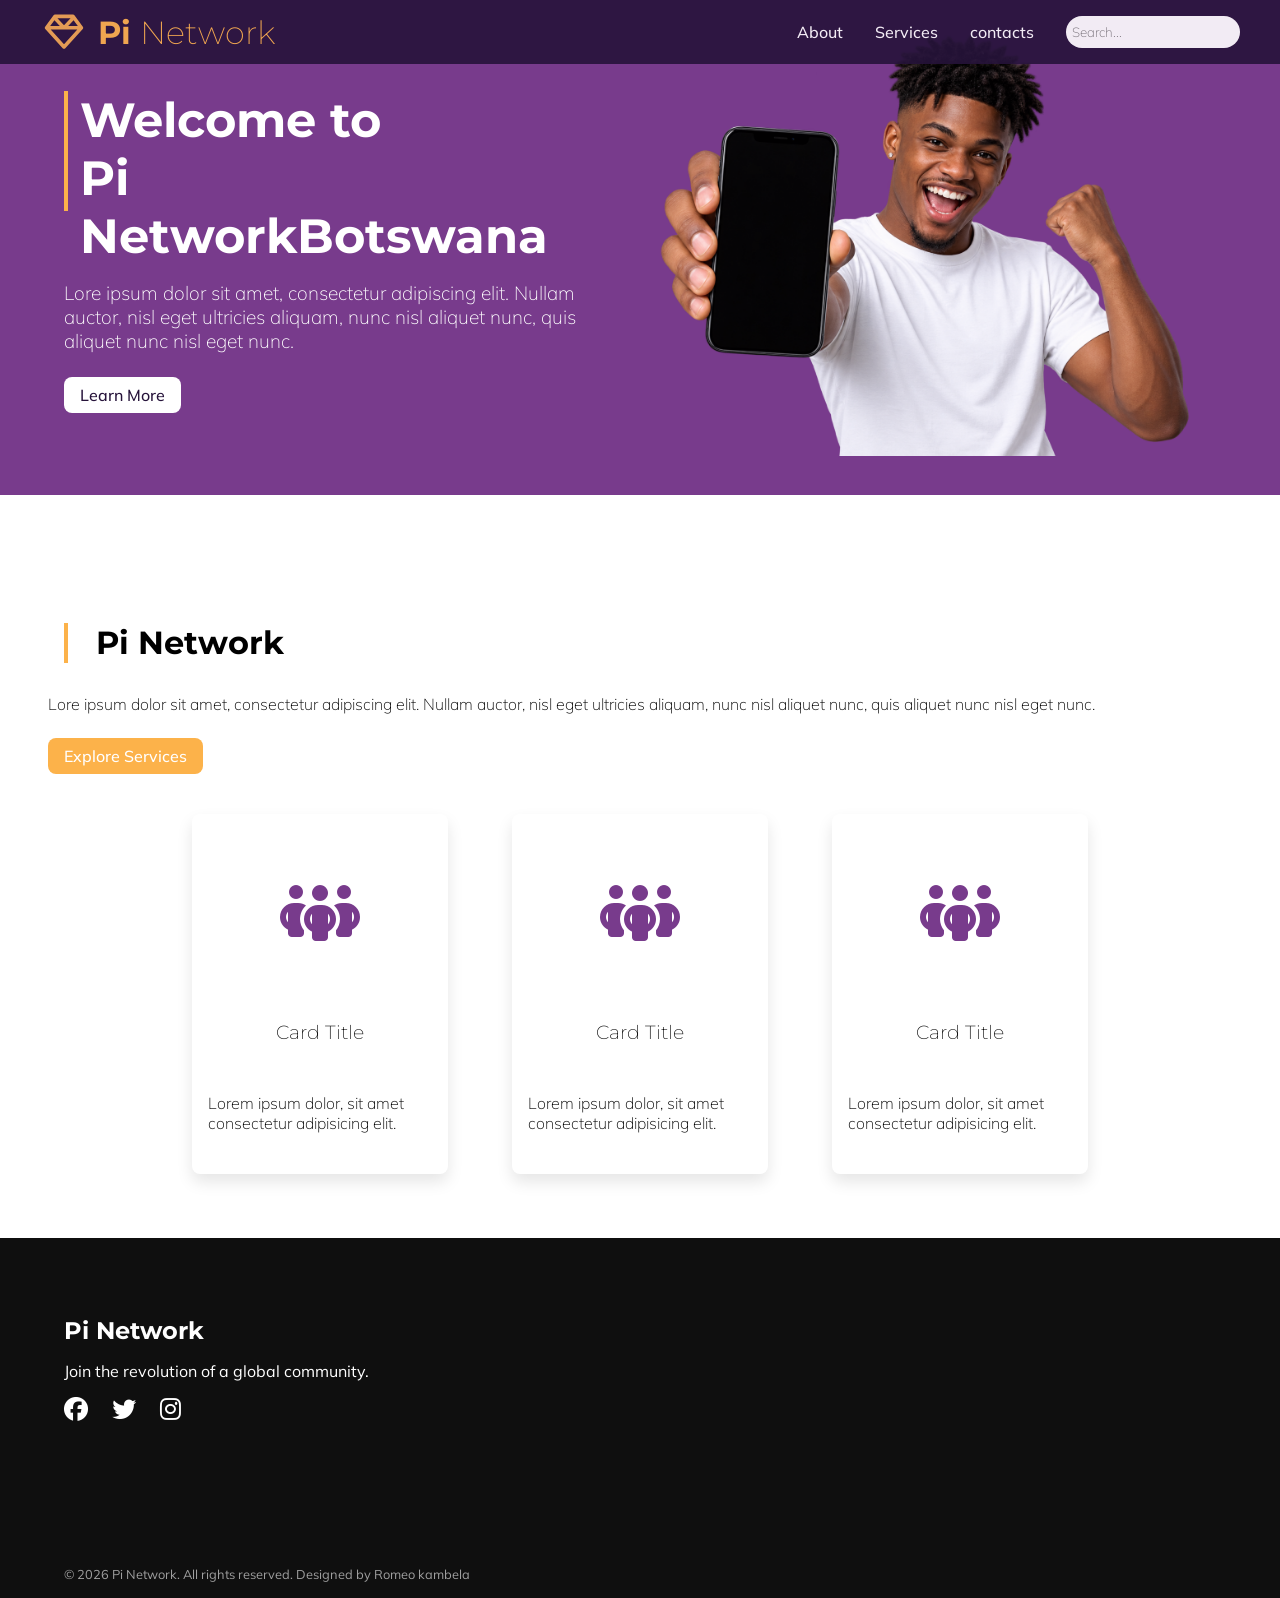
==== index.html @ cb392203 "Add files via upload" ====
<!DOCTYPE html>
<html lang="en">
<head>
    <meta charset="UTF-8">
    <meta name="viewport" content="width=device-width, initial-scale=1.0">
    <title>PI Network | Botswana</title>
    <link rel="stylesheet" href="/Styles/main.css">
    <link rel="icon" type="image/svg+xml" href="resourses/Pi-Network-icon.svg">
    <link rel="stylesheet" href="https://cdnjs.cloudflare.com/ajax/libs/font-awesome/6.4.0/css/all.min.css" integrity="sha512-iecdLmaskl7CVJkEZSMUkrQ6ryJWAlcnNO6OPS/ువ0mHqZaJeBRDQgQQQfpllin9zcWfV1ZohvjIam8z9Z0g==" crossorigin="anonymous" referrerpolicy="no-referrer"/>
</head>
<body>
    <header class="header">
        <a href="index.html">
            <div class="logo-container">
                <img src="resourses/Pi-Network-icon.svg" alt="PI Network icon" class="logo">
                <h1><span class="Bold-text" style="padding-left: 10px; font-weight: 700;">Pi </span>Network</h1>
            </div>
        </a>
        <nav class="nav">
            <ul class="nav-list">
                <li><a href="pages/about.html" class="nav-list-items">About</a></li>
                <li><a href="pages/services.html" class="nav-list-items modal-custom">Services</a></li>
                <li><a href="pages/contacts.html" class="nav-list-items">contacts</a></li>
                <li><input type="search" placeholder="  Search..." class="search-field"></li>
            </ul>

            <!-- <div class="hamburger-menu">
                <div class="bar"></div>
                <div class="bar"></div>
                <div class="bar"></div>
            </div> -->

            <div class="manu-modal">
                <ul>
                    <li><a href="pages/services.html#Philanthropy" class="nav-list-items">Philanthropy</a></li>
                    <li><a href="pages/services.html#Orphanage" class="nav-list-items">Orphanage</a></li>
                    <li><a href="pages/services.html#Education" class="nav-list-items">Education</a></li>
                    <li><a href="pages/services.html#Emergency crises" class="nav-list-items">Emergency crises</a></li>
                </ul>
            </div>
        </nav>
    </header>
    <section class="hero">
        <div class="hero-content">
            <h1 class="hero-header">Welcome to <br><span id="hero-header-span" style="font-weight: 700;">Pi  Network</span></h1>
            <p>Lore ipsum dolor sit amet, consectetur adipiscing elit. Nullam auctor, nisl eget ultricies aliquam, nunc nisl aliquet nunc, quis aliquet nunc nisl eget nunc.</p>
            <a href="#about" class="btn-white">Learn More</a>
        </div>
        <div class="hero-image">
            <img src="resourses/banners/hero.png" alt="Hero Image">
        </div>
    </section>

    <main class="main">
        <section class="about" id="about">
            <div class="about-content">
                <h2 class="stroke-title">Pi Network</h2>
                <p>Lore ipsum dolor sit amet, consectetur adipiscing elit. Nullam auctor, nisl eget ultricies aliquam, nunc nisl
                    aliquet nunc, quis aliquet nunc nisl eget nunc.</p>
                <a href="#Services" class="purple-bg-btn">Explore Services</a>
            </div>
        
            <section class="service-cards">
                <div class="card-container">
                    <div class="card-image">
                        <i class="fas fa-people-group" ></i>
                    </div>
                    <div class="card-content">
                        <h1>Card Title</h1>
                        <p>Lorem ipsum dolor, sit amet consectetur adipisicing elit. </p>
                    </div>
                </div>

                <div class="card-container">
                    <div class="card-image">
                        <i class="fas fa-people-group"></i>
                    </div>
                    <div class="card-content">
                        <h1>Card Title</h1>
                        <p>Lorem ipsum dolor, sit amet consectetur adipisicing elit. </p>
                    </div>
                </div>

                <div class="card-container">
                    <div class="card-image">
                        <i class="fas fa-people-group"></i>
                    </div>
                    <div class="card-content">
                        <h1>Card Title</h1>
                        <p>Lorem ipsum dolor, sit amet consectetur adipisicing elit. </p>
                    </div>
                </div>
            </section>
        </section>

        <!-- Additional sections can be added here --> 

    </main>

    <footer class="footer">
        <div class="footer-content">
            <h2>Pi Network</h2>
            <p>Join the revolution of a global community.</p>
            <div class="footer-social">
                <a href="#"><i class="fab fa-facebook"></i></a>
                <a href="#"><i class="fab fa-twitter"></i></a>
                <a href="#"><i class="fab fa-instagram"></i></a>
            </div>
        </div>
        <!-- <div class="footer-links">
            <a href="#about" class="nav-list-items">About</a>
            <a href="#Services" class="nav-list-items">Services</a>
            <a href="#contacts" class="nav-list-items">contacts</a>
        </div> -->
        
        <p class="footer-copyright">&copy; 2026 Pi Network. All rights reserved. Designed by Romeo kambela</p>
    </footer>

    <script src="Scripts/searchDisplay.js"></script>
    <script src="Scripts/searchResults.js"></script>
    <script src="Scripts/animated-hero.js"></script>
    <script src="Scripts/modal.js"></script>
</body>
---- Styles/main.css ----
@import url('https://fonts.googleapis.com/css2?family=Mulish:ital,wght@0,200..1000;1,200..1000&display=swap');
@import url('https://fonts.googleapis.com/css2?family=Montserrat:ital,wght@0,100..900;1,100..900&family=Mulish:ital,wght@0,200..1000;1,200..1000&display=swap');

:root{
    --primary-color: hsl(35, 97%, 64%);
    --secondary-color: hsl(269, 51%, 15%);
    --light-primary-color: hsl(46, 100%, 49%);
    --light-secondary-color: hsl(285, 41%, 39%);


    --main-text-color: hsl(0, 0%, 100%);
    --main-lightmode-text-color: hsl(0, 0%, 0%);
    --secondary-text-color: hsl(285, 41%, 39%);

    --main-bg-color: hsl(0, 0%, 6%);
    --modal-bg-color: hsl(0, 0%, 92%);

    --border-color: hsl(0, 0%, 20%);
}

h1,h2,h1>span,h2>span{
    font-family: "Montserrat", sans-serif;
    font-style: normal;
}

*{
    margin: 0;
    padding: 0;
    box-sizing: border-box;
    font-family: "Mulish", sans-serif;
    font-weight: 200;
    scroll-behavior: smooth;
    text-decoration: none;
    list-style: none;
    outline: none;
    border: none;
}

/* 
    Header | ------------------------------------------------ */
.header{
    position: sticky;
    top: 0;
    background-color: var(--secondary-color);
    height: 4rem;
    display: flex;
    align-items: center;
    justify-content: space-between;
    color: var(--main-text-color);
    z-index: 1;
    opacity: 0.9;
}


.nav{
    position: relative;
}

.manu-modal{
    display: none;
    font-family: "Montserrat", sans-serif;
    font-style: normal;
    position: absolute;
    top: 130%;
    right: 232px;
    background-color: var(--modal-bg-color);
    padding: 1rem;
    box-shadow: 0 0.5rem 1rem rgba(0, 0, 0, 0.1);
    border-radius: 0.5rem;
    transition: opacity 0.2s ease;
    
    &:hover{
        display: block;
    }
}

.manu-modal.show {
    display: block;
    
}


.logo{
    margin-left: 40px;
    width: 3rem;
    height: 3rem;
}

.logo-container{
    display: flex;
    align-items: center;
    color: var(--primary-color);
}

.nav-list{
    display: flex;
    align-items: center;
    gap: 2rem;
    margin-right: 40px;
}

.nav-list li a{
    color: var(--main-text-color);
}

.manu-modal li a{
    color: var(--main-bg-color);
}

.nav-list-items{
    font-size: 1rem;
    font-weight: 500;
    transition: all 0.3s ease-in-out;

    &:hover{
        &::after{
            color: var(--primary-color);
            content: "";
            display: block;
            width: 100%;
            height: 2px;
            margin-top: 5px;
            background-color: var(--primary-color);
        }
    }
}

.active::after{
    color: var(--primary-color);
    content: "";
    display: block;
    width: 100%;
    height: 2px;
    margin-top: 5px;
    background-color: var(--primary-color);
}

.search-field{
    height: 2rem;
    border-radius: 50px;
    
    &:focus{
        border: 1px solid var(--primary-color);
    }
}

    /* hero | ------------------------------------------------ */

.about-hero-image{
    position: absolute;
    left: 0;
    top: 0;
}

#about-hero{
    height: 70dvh;
}

.hero{
    position: relative;
    display: flex;
    align-items: center;
    justify-content: space-between;
    padding: 2rem 4rem;
    background-color: var(--light-secondary-color);
    color: var(--main-text-color);
    height: 55dvh;
    overflow: hidden;
    top: -4rem;
}

.hero-content{
    max-width: 50%;
}

.hero-content h1{
    font-size: 3rem;
    font-weight: 700;
    margin-bottom: 1rem;
}

.hero-content p{
    font-size: 1.2rem;
    margin-bottom: 2rem;
}

.hero-image img{
    max-width: 100%;
    height: auto;
    border-radius: 1rem;
}

.hero-header {
    position: relative;
    padding-left: 1rem;
    
    &::after {
        content: "";
        display: block;
        width: 4px;
        height: 120px;  /* adjust height as needed */
        position: absolute;
        left: 0;
        top: 0;
        background-color: var(--primary-color);
    }
}

/*
    main | ------------------------------------------------ */

.main{
    position: relative;
    padding: 1rem 1rem;
    color: var(--main-lightmode-text-color);
    margin: 2rem;
}

.stroke-title{
    position: relative;
    font-size: 2rem;
    font-weight: 700;
    margin: 1rem;
    padding-left: 2rem;

    &::after {
        content: "";
        display: block;
        width: 4px;
        height: 40px; 
        position: absolute;
        left: 0px;
        top: 0;
        background-color: var(--primary-color);
    }
}


.about-content p{
    margin: 2rem 0;
}


.about-main{
    position: relative;
    padding: 1rem 1rem;
    color: var(--main-lightmode-text-color);
    margin: 2rem;
    top: -4rem;
    display: flex;
}

.about-section{
    width: 80%;
    padding-right: 1rem;
}

.sidebar{
    padding-left: 1rem;
    width: 20%;
    border-left: 1px solid var(--border-color);
}

.contact-main{
    position: relative;
    padding: 1rem 1rem;
    color: var(--main-lightmode-text-color);
    margin: 2rem;
    top: -4rem;
    display: flex;
    margin-top: 4rem;
}

/*
    card | ------------------------------------------------ */

.service-cards{
    display: flex;
    flex-wrap: wrap;
    gap: 2rem;
    justify-content: center;
    margin-top: 2rem;
}

.card-container{
    display: flex;
    flex-direction: column;
    gap: 2rem;
    box-shadow: 0 0.5rem 1rem rgba(0, 0, 0, 0.1);
    border-radius: 0.5rem;
    width: 20dvw;
    height: 40dvh;
    overflow: hidden;
    display: flex;
    flex-direction: column;
    align-items: center;
    justify-content: center;
    margin: 1rem;
}

.card-image{
    height: 40%;
    width: 100%;
    font-size: 4rem;
    display: flex;
    align-items: center;
    justify-content: center;
    padding-top: 4rem;
    color: var(--light-secondary-color);
}

.card-content{
    width: 100%;
    height: 60%;
    display: flex;
    align-items: center;
    justify-content: center;
    padding: 1rem;
    flex-wrap: wrap;
}



/*
    footer | ------------------------------------------------ */

.footer{
    position: relative;
    bottom: 0;
    height: 40dvh;
    background-color: var(--main-bg-color);
    color: var(--main-text-color);
    padding: 2rem 4rem;
    display: flex;
    justify-content: space-between;
    align-items: center;
}

.footer-content{
    display: flex;
    flex-direction: column;
    gap: 1rem;
    position: relative;
    top: -50px;
}

.footer-content h2{
    font-size: 1.5rem;
    font-weight: 700;
}

.footer-content p{
    font-size: 1rem;
    font-weight: 400;
}

.footer-links{
    display: flex;
    gap: 2rem;
}

.footer-copyright{
    font-size: 0.8rem;
    font-weight: 400;
    color: var(--main-text-color);
    opacity: 0.6;
    position: absolute;
    bottom: 1rem;

}

.footer-social {
    display: flex;
    gap: 1.5rem;  /* Add space between icons */
}

.footer-social a {
    color: var(--main-text-color);
    font-size: 1.5rem;  /* Make icons bigger */
    display: inline-flex;
    align-items: center;
    justify-content: center;
    transition: all 0.3s ease-in-out;

    &:hover {
        color: var(--light-secondary-color);
        transform: scale(1.2);
    }
}

/* 
    BTN | ------------------------------------------------ */

.btn-white{
    background-color: var(--main-text-color);
    color: var(--secondary-color);
    padding: 0.5rem 1rem;
    border-radius: 0.5rem;
    font-size: 1rem;
    font-weight: 500;
    cursor: pointer;
    transition: all 0.3s ease-in-out;

    &:hover{
        background-color: var(--main-bg-color);
        color: var(--main-text-color);
    }
}

.purple-bg-btn{
    background-color: var(--primary-color);
    color: var(--main-text-color);
    padding: 0.5rem 1rem;
    border-radius: 0.5rem;
    font-size: 1rem;
    font-weight: 500;
    cursor: pointer;
    transition: all 0.3s ease-in-out;

    &:hover{
        background-color: var(--secondary-color);
    }
}


.yellow-bg-btn{
    background-color: var(--light-primary-color);
    color: var(--secondary-text-color);
    padding: 0.5rem 1rem;
    border-radius: 0.5rem;
    font-size: 1rem;
    font-weight: 500;
    cursor: pointer;
    transition: all 0.3s ease-in-out;
}

.yellow-bg-btn:hover{
    background-color: var(--light-primary-color);
    color: var(--secondary-text-color);
}

/*
    search-results | ------------------------------------------------ */

.search-results {
    margin-top: 2rem;
}

.search-result-item {
    padding: 1.5rem;
    border: 1px solid var(--border-color);
    border-radius: 0.5rem;
    margin-bottom: 1rem;
    background-color: var(--modal-bg-color);
}

.search-result-item h3 {
    margin-bottom: 0.5rem;
}

.search-result-item h3 a {
    color: var(--secondary-color);
    text-decoration: none;
    transition: color 0.3s;
}

.search-result-item h3 a:hover {
    color: var(--primary-color);
}

.search-result-item p {
    color: var(--secondary-text-color);
    font-size: 0.9rem;
}
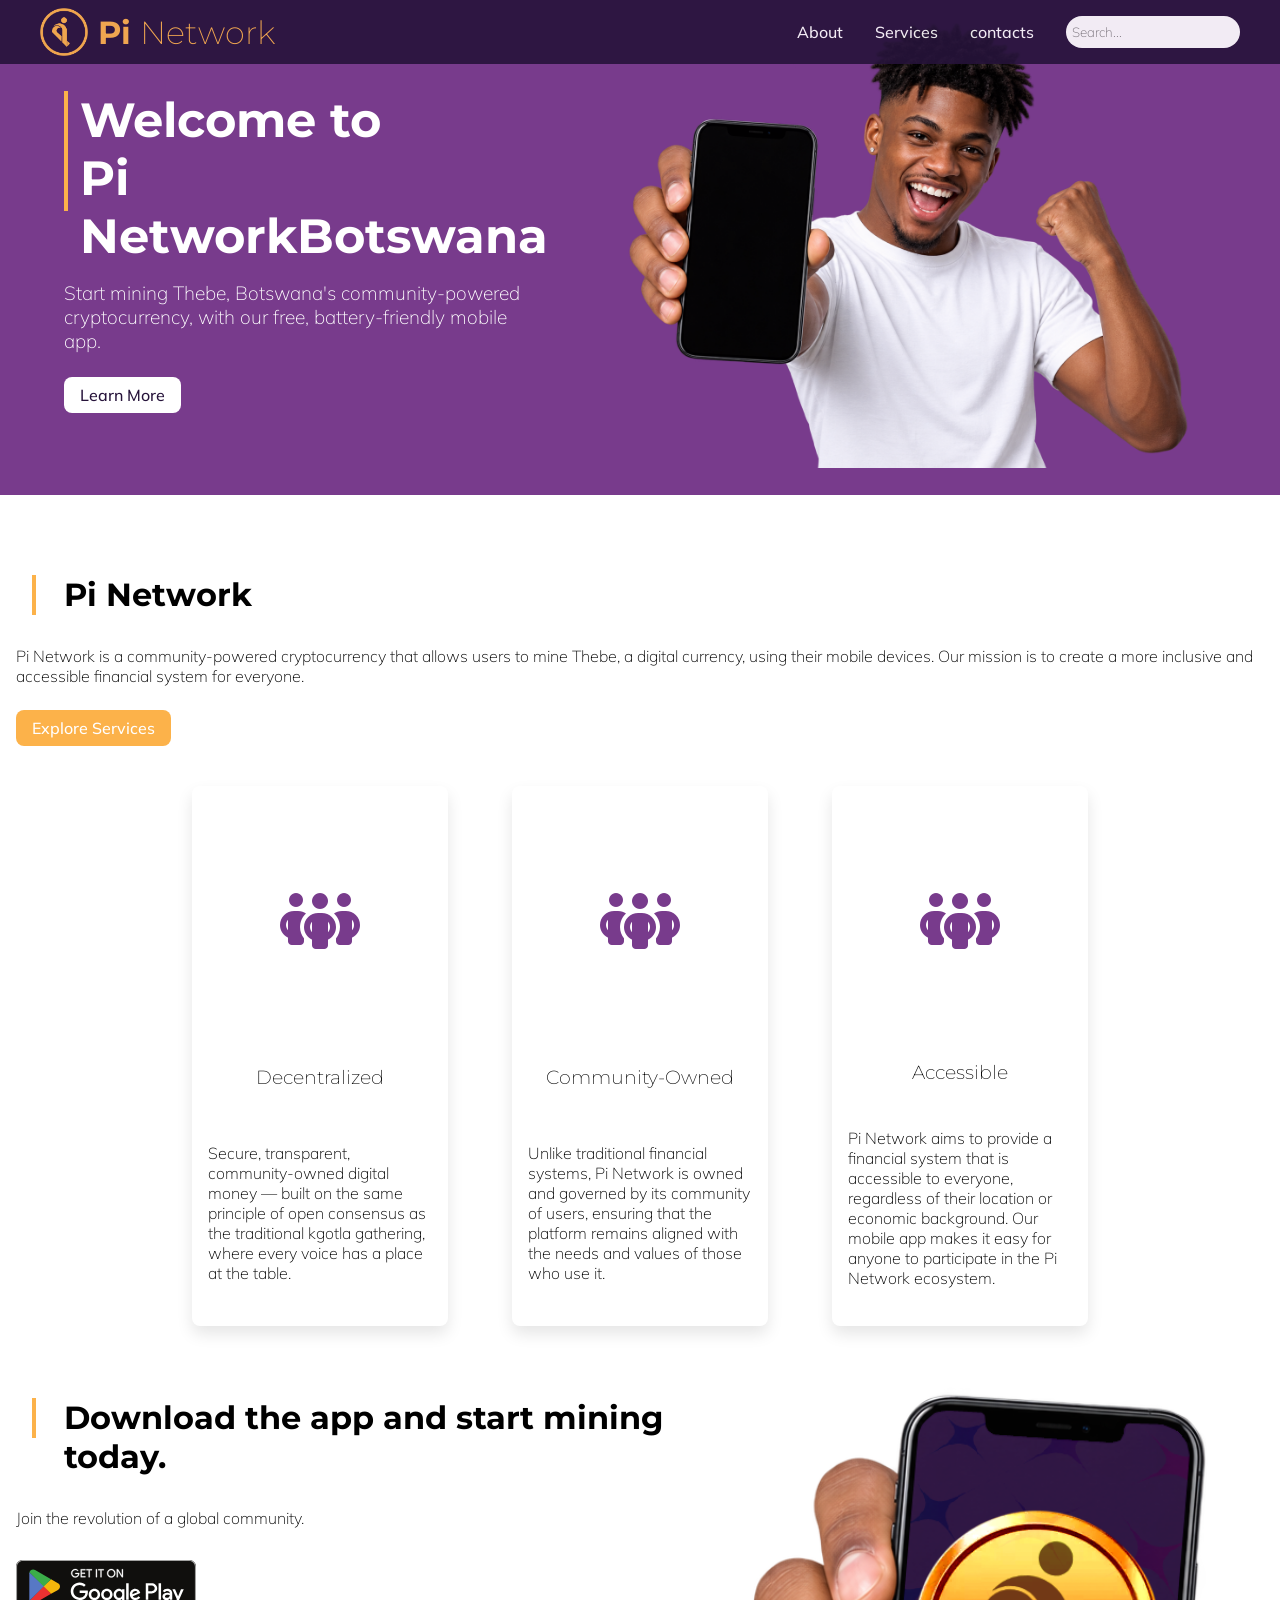
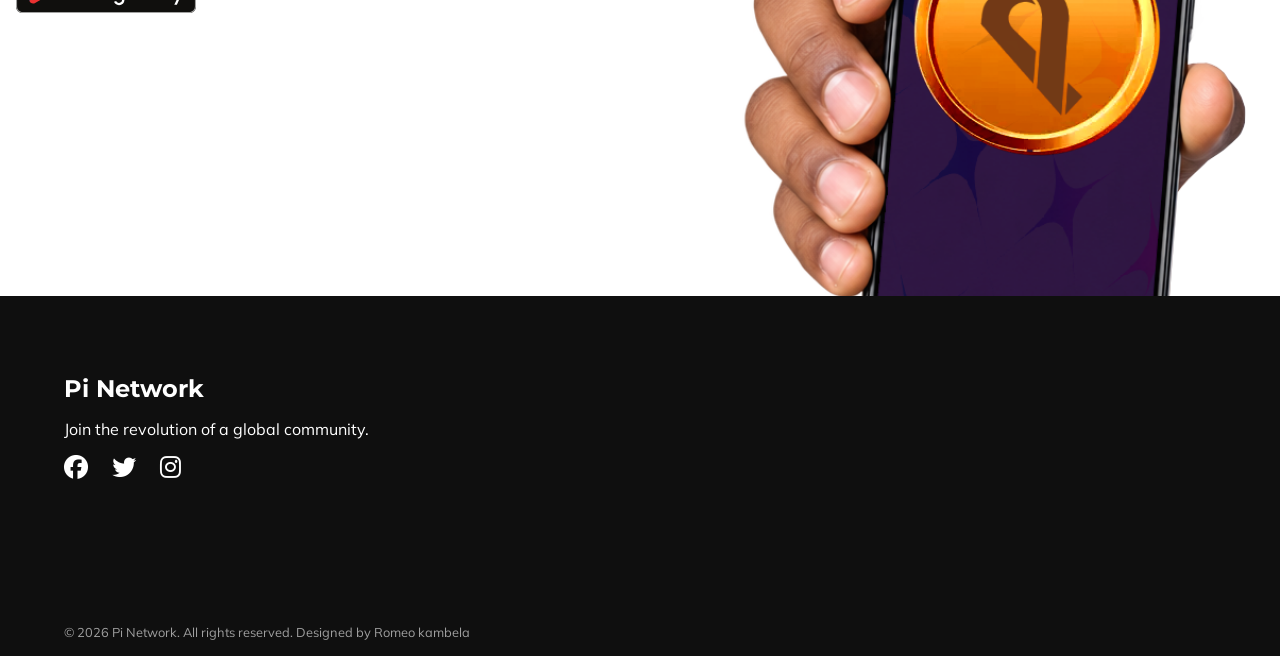
==== commit 27edb9bd: "Mobile friendly version" ====
--- a/index.html
+++ b/index.html
@@ -4,15 +4,15 @@
     <meta charset="UTF-8">
     <meta name="viewport" content="width=device-width, initial-scale=1.0">
     <title>PI Network | Botswana</title>
-    <link rel="stylesheet" href="/Styles/main.css">
-    <link rel="icon" type="image/svg+xml" href="resourses/Pi-Network-icon.svg">
+    <link rel="stylesheet" href="Styles/main.css">
+    <link rel="icon" type="image/png" href="resourses/Pi-Network-icon.png">
     <link rel="stylesheet" href="https://cdnjs.cloudflare.com/ajax/libs/font-awesome/6.4.0/css/all.min.css" integrity="sha512-iecdLmaskl7CVJkEZSMUkrQ6ryJWAlcnNO6OPS/ువ0mHqZaJeBRDQgQQQfpllin9zcWfV1ZohvjIam8z9Z0g==" crossorigin="anonymous" referrerpolicy="no-referrer"/>
 </head>
 <body>
     <header class="header">
         <a href="index.html">
             <div class="logo-container">
-                <img src="resourses/Pi-Network-icon.svg" alt="PI Network icon" class="logo">
+                <img src="resourses/Pi-Network-icon.png" alt="PI Network icon" class="logo">
                 <h1><span class="Bold-text" style="padding-left: 10px; font-weight: 700;">Pi </span>Network</h1>
             </div>
         </a>
@@ -24,11 +24,11 @@
                 <li><input type="search" placeholder="  Search..." class="search-field"></li>
             </ul>
 
-            <!-- <div class="hamburger-menu">
-                <div class="bar"></div>
-                <div class="bar"></div>
-                <div class="bar"></div>
-            </div> -->
+            <button class="hamburger-menu" aria-label="Open navigation menu" aria-expanded="false">
+                <span class="bar"></span>
+                <span class="bar"></span>
+                <span class="bar"></span>
+            </button>
 
             <div class="manu-modal">
                 <ul>
@@ -43,7 +43,7 @@
     <section class="hero">
         <div class="hero-content">
             <h1 class="hero-header">Welcome to <br><span id="hero-header-span" style="font-weight: 700;">Pi  Network</span></h1>
-            <p>Lore ipsum dolor sit amet, consectetur adipiscing elit. Nullam auctor, nisl eget ultricies aliquam, nunc nisl aliquet nunc, quis aliquet nunc nisl eget nunc.</p>
+            <p>Start mining Thebe, Botswana's community-powered cryptocurrency, with our free, battery-friendly mobile app.</p>
             <a href="#about" class="btn-white">Learn More</a>
         </div>
         <div class="hero-image">
@@ -55,8 +55,7 @@
         <section class="about" id="about">
             <div class="about-content">
                 <h2 class="stroke-title">Pi Network</h2>
-                <p>Lore ipsum dolor sit amet, consectetur adipiscing elit. Nullam auctor, nisl eget ultricies aliquam, nunc nisl
-                    aliquet nunc, quis aliquet nunc nisl eget nunc.</p>
+                <p>Pi Network is a community-powered cryptocurrency that allows users to mine Thebe, a digital currency, using their mobile devices. Our mission is to create a more inclusive and accessible financial system for everyone.</p>
                 <a href="#Services" class="purple-bg-btn">Explore Services</a>
             </div>
         
@@ -66,8 +65,8 @@
                         <i class="fas fa-people-group" ></i>
                     </div>
                     <div class="card-content">
-                        <h1>Card Title</h1>
-                        <p>Lorem ipsum dolor, sit amet consectetur adipisicing elit. </p>
+                        <h1>Decentralized</h1>
+                        <p>Secure, transparent, community-owned digital money — built on the same principle of open consensus as the traditional kgotla gathering, where every voice has a place at the table.</p>
                     </div>
                 </div>
 
@@ -76,8 +75,8 @@
                         <i class="fas fa-people-group"></i>
                     </div>
                     <div class="card-content">
-                        <h1>Card Title</h1>
-                        <p>Lorem ipsum dolor, sit amet consectetur adipisicing elit. </p>
+                        <h1>Community-Owned</h1>
+                        <p>Unlike traditional financial systems, Pi Network is owned and governed by its community of users, ensuring that the platform remains aligned with the needs and values of those who use it.</p>
                     </div>
                 </div>
 
@@ -86,11 +85,23 @@
                         <i class="fas fa-people-group"></i>
                     </div>
                     <div class="card-content">
-                        <h1>Card Title</h1>
-                        <p>Lorem ipsum dolor, sit amet consectetur adipisicing elit. </p>
+                        <h1>Accessible</h1>
+                        <p>Pi Network aims to provide a financial system that is accessible to everyone, regardless of their location or economic background. Our mobile app makes it easy for anyone to participate in the Pi Network ecosystem.</p>
                     </div>
                 </div>
             </section>
+        </section>
+
+        <br>
+        <br>
+        <section class="main_section_2" id="download">
+            <div class="about-content">
+                <h2 class="stroke-title">Download the app and start mining today.</h2>
+                <p>Join the revolution of a global community.</p>
+                <!-- <a href="#Services" class="purple-bg-btn"><img src="Images/app-store.png" alt="App Store"></a> -->
+                <a href="#Services"><img src="resourses/Google_Play_Store_badge_EN.svg" alt="Google Play"></a>
+            </div>
+            <img id="b2" src="resourses/banners/main.png">
         </section>
 
         <!-- Additional sections can be added here --> 
@@ -120,4 +131,5 @@
     <script src="Scripts/searchResults.js"></script>
     <script src="Scripts/animated-hero.js"></script>
     <script src="Scripts/modal.js"></script>
-</body>+    <script src="Scripts/hamburger.js"></script>
+</body>
--- a/Styles/main.css
+++ b/Styles/main.css
@@ -36,6 +36,26 @@
     border: none;
 }
 
+.services {
+    position: relative;
+    isolation: isolate;
+    margin-right: 0 !important;
+    margin-left: 0 !important;
+    padding-left: 32px !important;
+    padding-right: 32px !important;
+}
+
+.services::before {
+    content: "";
+    position: absolute;
+    inset: 0;
+    background-image: url("../resourses/temp/Pattern2.webp");
+    background-repeat: repeat;
+    background-size: 500px;
+    opacity: 0.05;
+    z-index: -1;
+}
+
 /* 
     Header | ------------------------------------------------ */
 .header{
@@ -47,7 +67,7 @@
     align-items: center;
     justify-content: space-between;
     color: var(--main-text-color);
-    z-index: 1;
+    z-index: 1000;
     opacity: 0.9;
 }
 
@@ -211,9 +231,8 @@
 
 .main{
     position: relative;
-    padding: 1rem 1rem;
+    padding: 0rem 1rem;
     color: var(--main-lightmode-text-color);
-    margin: 2rem;
 }
 
 .stroke-title{
@@ -271,6 +290,21 @@
     margin-top: 4rem;
 }
 
+
+.main_section_2{
+    position: relative;
+    color: var(--main-lightmode-text-color);
+    top: -4rem;
+    display: flex;
+    margin-top: 4rem;
+    height: 50dvh;
+}
+
+#b2{
+    height: 70dvh;
+    
+}
+
 /*
     card | ------------------------------------------------ */
 
@@ -289,8 +323,8 @@
     box-shadow: 0 0.5rem 1rem rgba(0, 0, 0, 0.1);
     border-radius: 0.5rem;
     width: 20dvw;
-    height: 40dvh;
-    overflow: hidden;
+    height: 60dvh;
+    overflow:hidden;
     display: flex;
     flex-direction: column;
     align-items: center;
@@ -471,4 +505,456 @@
 .search-result-item p {
     color: var(--secondary-text-color);
     font-size: 0.9rem;
+}
+
+
+
+/* 
+   HAMBURGER MENU | -----------------------------------*/
+
+.hamburger-menu {
+    display: none;
+    width: 42px;
+    height: 42px;
+    padding: 8px;
+    margin-right: 20px;
+    background: transparent;
+    border: none;
+    cursor: pointer;
+
+    flex-direction: column;
+    justify-content: center;
+    align-items: center;
+    gap: 5px;
+}
+
+.hamburger-menu .bar {
+    display: block;
+    width: 26px;
+    height: 3px;
+    border-radius: 5px;
+    background-color: var(--main-text-color);
+    transition: all 0.3s ease;
+}
+
+
+/* 
+   MOBILE NAVIGATION | -----------------------------------*/
+
+@media (max-width: 768px) {
+
+    .header {
+        height: 4rem;
+        padding: 0;
+        opacity: 1;
+    }
+
+    .logo {
+        width: 2.6rem;
+        height: 2.6rem;
+        margin-left: 15px;
+    }
+
+    .logo-container h1 {
+        font-size: 1.25rem;
+    }
+
+    .nav {
+        display: flex;
+        align-items: center;
+    }
+
+    /* Hide desktop navigation | ----------------------------------- */
+    .nav-list {
+        position: fixed;
+        top: 4rem;
+        right: -100%;
+        
+        width: 80%;
+        max-width: 320px;
+        height: calc(100vh - 4rem);
+
+        margin: 0;
+        padding: 2rem;
+
+        background-color: var(--secondary-color);
+
+        display: flex;
+        flex-direction: column;
+        align-items: flex-start;
+        justify-content: flex-start;
+        gap: 1.5rem;
+
+        box-shadow: -5px 0 20px rgba(0, 0, 0, 0.25);
+
+        transition: right 0.3s ease;
+        z-index: 1000;
+    }
+
+    /* Open menu | ----------------------------------- */
+    .nav-list.menu-open {
+        right: 0;
+    }
+
+    .nav-list li {
+        width: 100%;
+    }
+
+    .nav-list li a {
+        display: block;
+        width: 100%;
+        font-size: 1.1rem;
+        padding: 0.5rem 0;
+    }
+
+    .search-field {
+        width: 100%;
+        height: 2.5rem;
+        padding: 0 1rem;
+    }
+
+    /* Show hamburger | ----------------------------------- */
+    .hamburger-menu {
+        display: flex;
+        position: relative;
+        z-index: 1100;
+    }
+
+    /* Hamburger -> X  | ----------------------------------- */
+    .hamburger-menu.active .bar:nth-child(1) {
+        transform: translateY(8px) rotate(45deg);
+    }
+
+    .hamburger-menu.active .bar:nth-child(2) {
+        opacity: 0;
+    }
+
+    .hamburger-menu.active .bar:nth-child(3) {
+        transform: translateY(-8px) rotate(-45deg);
+    }
+
+
+    /* 
+       SERVICES DROPDOWN | -----------------------------------*/
+
+    .manu-modal {
+        position: fixed;
+        top: auto;
+        right: auto;
+        bottom: 20px;
+        left: 20px;
+
+        width: calc(100% - 40px);
+        max-width: 300px;
+
+        padding: 1rem;
+
+        z-index: 1200;
+    }
+
+
+    /* 
+       HERO | -----------------------------------*/
+
+    .hero {
+        height: auto;
+        min-height: 30vh;
+
+        padding: 0 1.5dvh;
+        
+        justify-content: center;
+        text-align: center;
+
+        top: 0;
+        position: relative;
+    }
+
+    .hero-content {
+        max-width: 100%;
+        width: 100%;
+    }
+
+    .hero-content h1 {
+        font-size: 2.2rem;
+    }
+
+    .hero-content p {
+        font-size: 1rem;
+        line-height: 1.6;
+    }
+
+    .hero-header {
+        padding-left: 0;
+        margin: 0;
+    }
+
+    .hero-header::after {
+        display: none;
+    }
+
+    .hero-image {
+        width: 100%;
+        margin-top: 2rem;
+    }
+
+    .hero-image img {
+        position: absolute;
+        width: 100%;
+        max-width: 400px;
+        bottom: 0;
+        right: 0;
+    }
+
+
+    /*
+       MAIN | -----------------------------------*/
+
+    .main {
+        padding: 0 1rem;
+    }
+
+    .about-main,
+    .contact-main {
+        margin: 1rem 0;
+        padding: 1rem;
+        top: 0;
+
+        display: flex;
+        flex-direction: column;
+    }
+
+    .about-section {
+        width: 100%;
+        padding-right: 0;
+    }
+
+    .sidebar {
+        width: 100%;
+        border-left: none;
+        border-top: 1px solid var(--border-color);
+
+        padding: 2rem 0 0;
+        margin-top: 2rem;
+    }
+
+
+    /* 
+       TITLES / TEXT | -----------------------------------*/
+
+    .stroke-title {
+        font-size: 1.5rem;
+        margin: 1rem 0;
+        padding-left: 1.5rem;
+    }
+
+    .stroke-title::after {
+        height: 35px;
+        width: 3px;
+    }
+
+    .about-content p {
+        font-size: 1rem;
+        line-height: 1.7;
+        margin: 1.5rem 0;
+    }
+
+
+    /* 
+       SERVICE CARDS | ----------------------------------- */
+
+    .service-cards {
+        display: grid;
+        grid-template-columns: 1fr;
+        gap: 1rem;
+        margin-top: 2rem;
+    }
+
+    .card-container {
+        width: 100%;
+        height: auto;
+        min-height: 320px;
+
+        margin: 0;
+
+        gap: 1rem;
+    }
+
+    .card-image {
+        height: auto;
+        padding-top: 2rem;
+        font-size: 3rem;
+    }
+
+    .card-content {
+        height: auto;
+        padding: 1.5rem;
+    }
+
+    .card-content h1 {
+        font-size: 1.3rem;
+        text-align: center;
+    }
+
+    .card-content p {
+        font-size: 0.95rem;
+        line-height: 1.6;
+        text-align: center;
+    }
+
+
+    /*
+       DOWNLOAD SECTION | -----------------------------------*/
+
+    .main_section_2 {
+        height: auto;
+        min-height: auto;
+
+        top: 0;
+
+        display: flex;
+        flex-direction: column;
+        align-items: center;
+
+        text-align: center;
+
+        margin-top: 3rem;
+        padding-bottom: 3rem;
+    }
+
+    #b2 {
+        width: 100%;
+        height: auto;
+        max-width: 400px;
+        margin-top: 2rem;
+    }
+
+
+    /*
+       ABOUT PAGE HERO*/
+
+    #about-hero {
+        height: auto;
+        min-height: 40vh;
+    }
+
+    .about-hero {
+        padding: 0;
+    }
+
+    .about-hero-image {
+        position: relative;
+        width: 100%;
+    }
+
+    .about-hero-image img {
+        width: 100%;
+        height: auto;
+        border-radius: 0;
+    }
+
+
+    /* 
+       ABOUT PAGE IMAGE | -----------------------------------*/
+
+    .about-content > img {
+        width: 70% !important;
+        max-width: 300px;
+        margin: auto;
+    }
+
+
+    /*
+       FOOTER | -----------------------------------*/
+
+    .footer {
+        height: auto;
+        min-height: 350px;
+
+        padding: 3rem 1.5rem;
+
+        display: flex;
+        flex-direction: column;
+        align-items: center;
+        justify-content: center;
+
+        text-align: center;
+    }
+
+    .footer-content {
+        position: static;
+        align-items: center;
+        margin-bottom: 3rem;
+    }
+
+    .footer-social {
+        justify-content: center;
+    }
+
+    .footer-copyright {
+        position: static;
+        margin-top: 2rem;
+        line-height: 1.5;
+    }
+
+
+    /* 
+       SERVICES PAGE | -----------------------------------*/
+
+    .services {
+        padding-left: 1rem !important;
+        padding-right: 1rem !important;
+    }
+
+}
+
+
+/*
+   SMALL PHONES | -----------------------------------*/
+
+@media (max-width: 480px) {
+
+    .logo {
+        margin-left: 10px;
+        width: 2.4rem;
+        height: 2.4rem;
+    }
+
+    .logo-container h1 {
+        font-size: 1.1rem;
+    }
+
+    .hamburger-menu {
+        margin-right: 10px;
+    }
+
+    .hero {
+        min-height: 30vh;
+        padding: 2.5rem 1rem;
+    }
+
+    .hero-content h1 {
+        font-size: 1.9rem;
+    }
+
+    .hero-content p {
+        display: none;
+    }
+
+    .hero-image img{
+        height: 30dvb;
+        width: auto;
+    }
+
+    .stroke-title {
+        font-size: 1.35rem;
+    }
+
+    .card-container {
+        min-height: 300px;
+    }
+
+    .footer {
+        padding: 2.5rem 1rem;
+    }
+
 }
